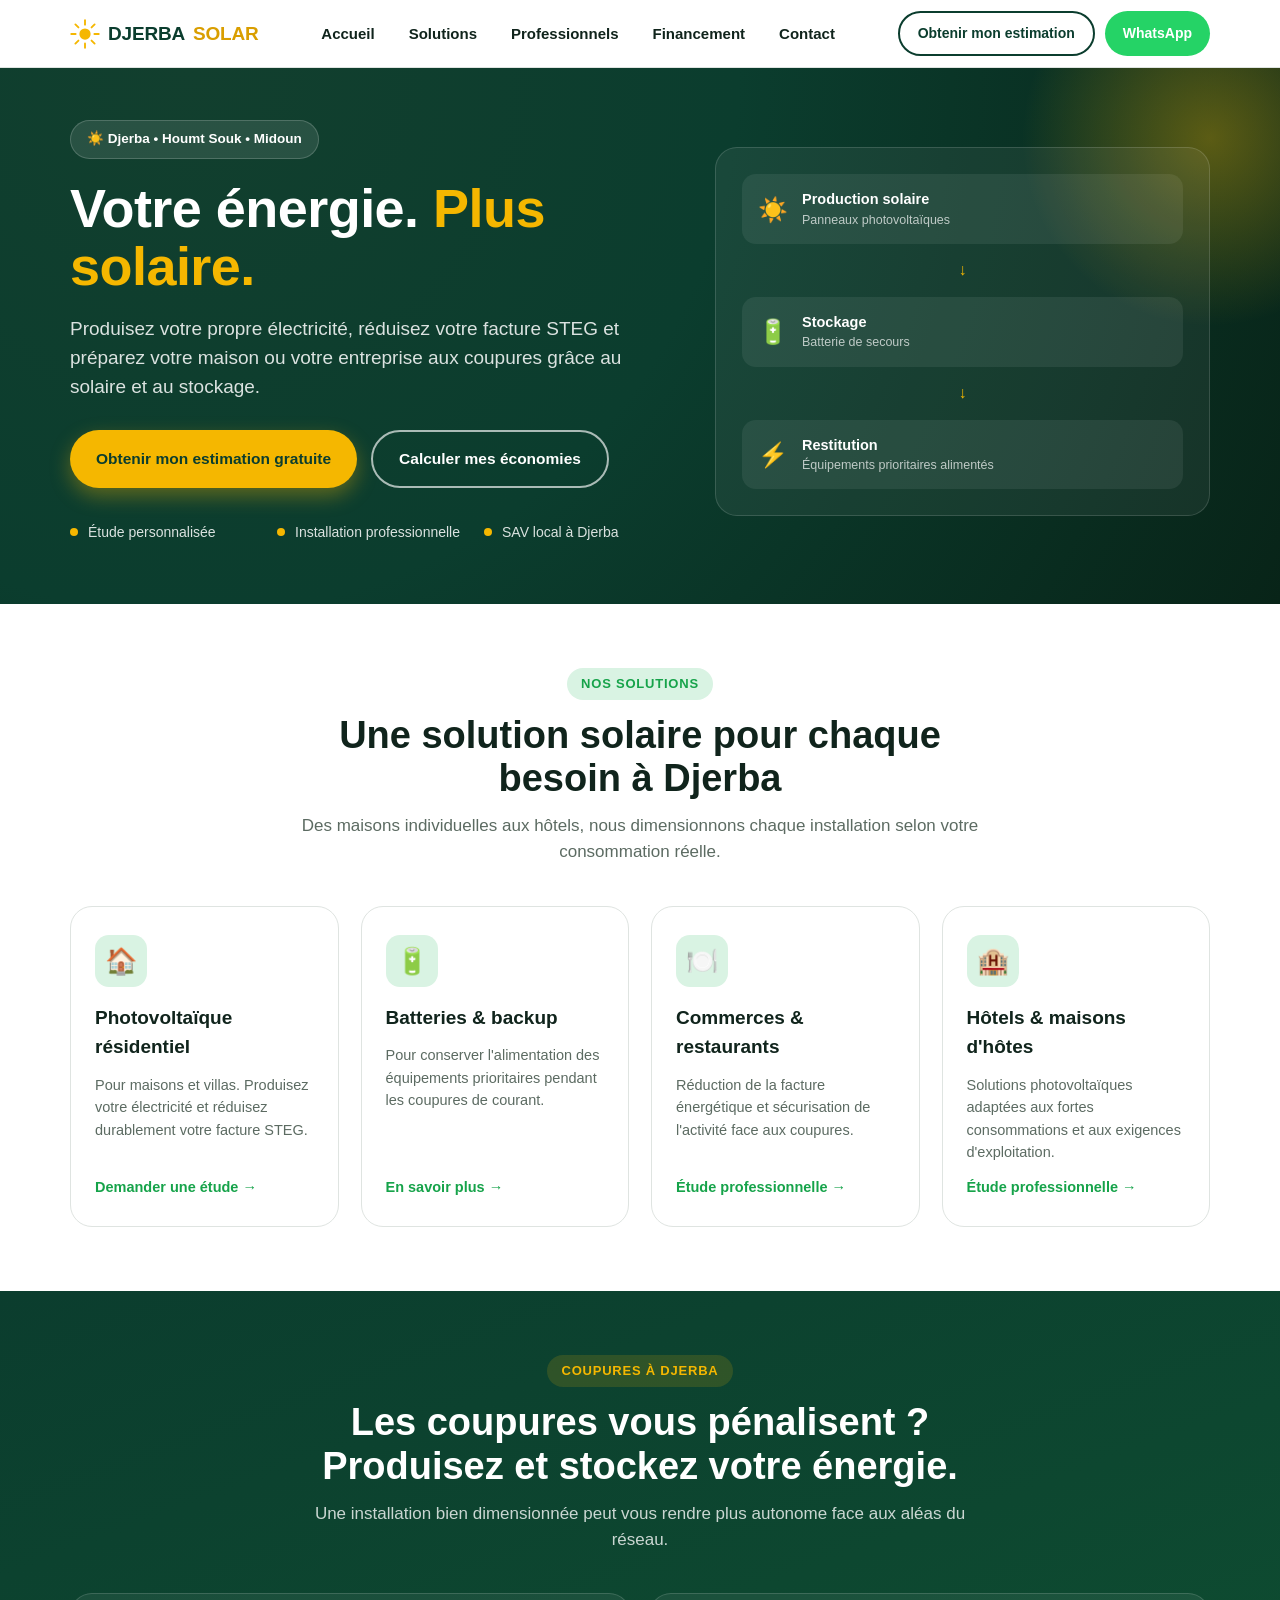
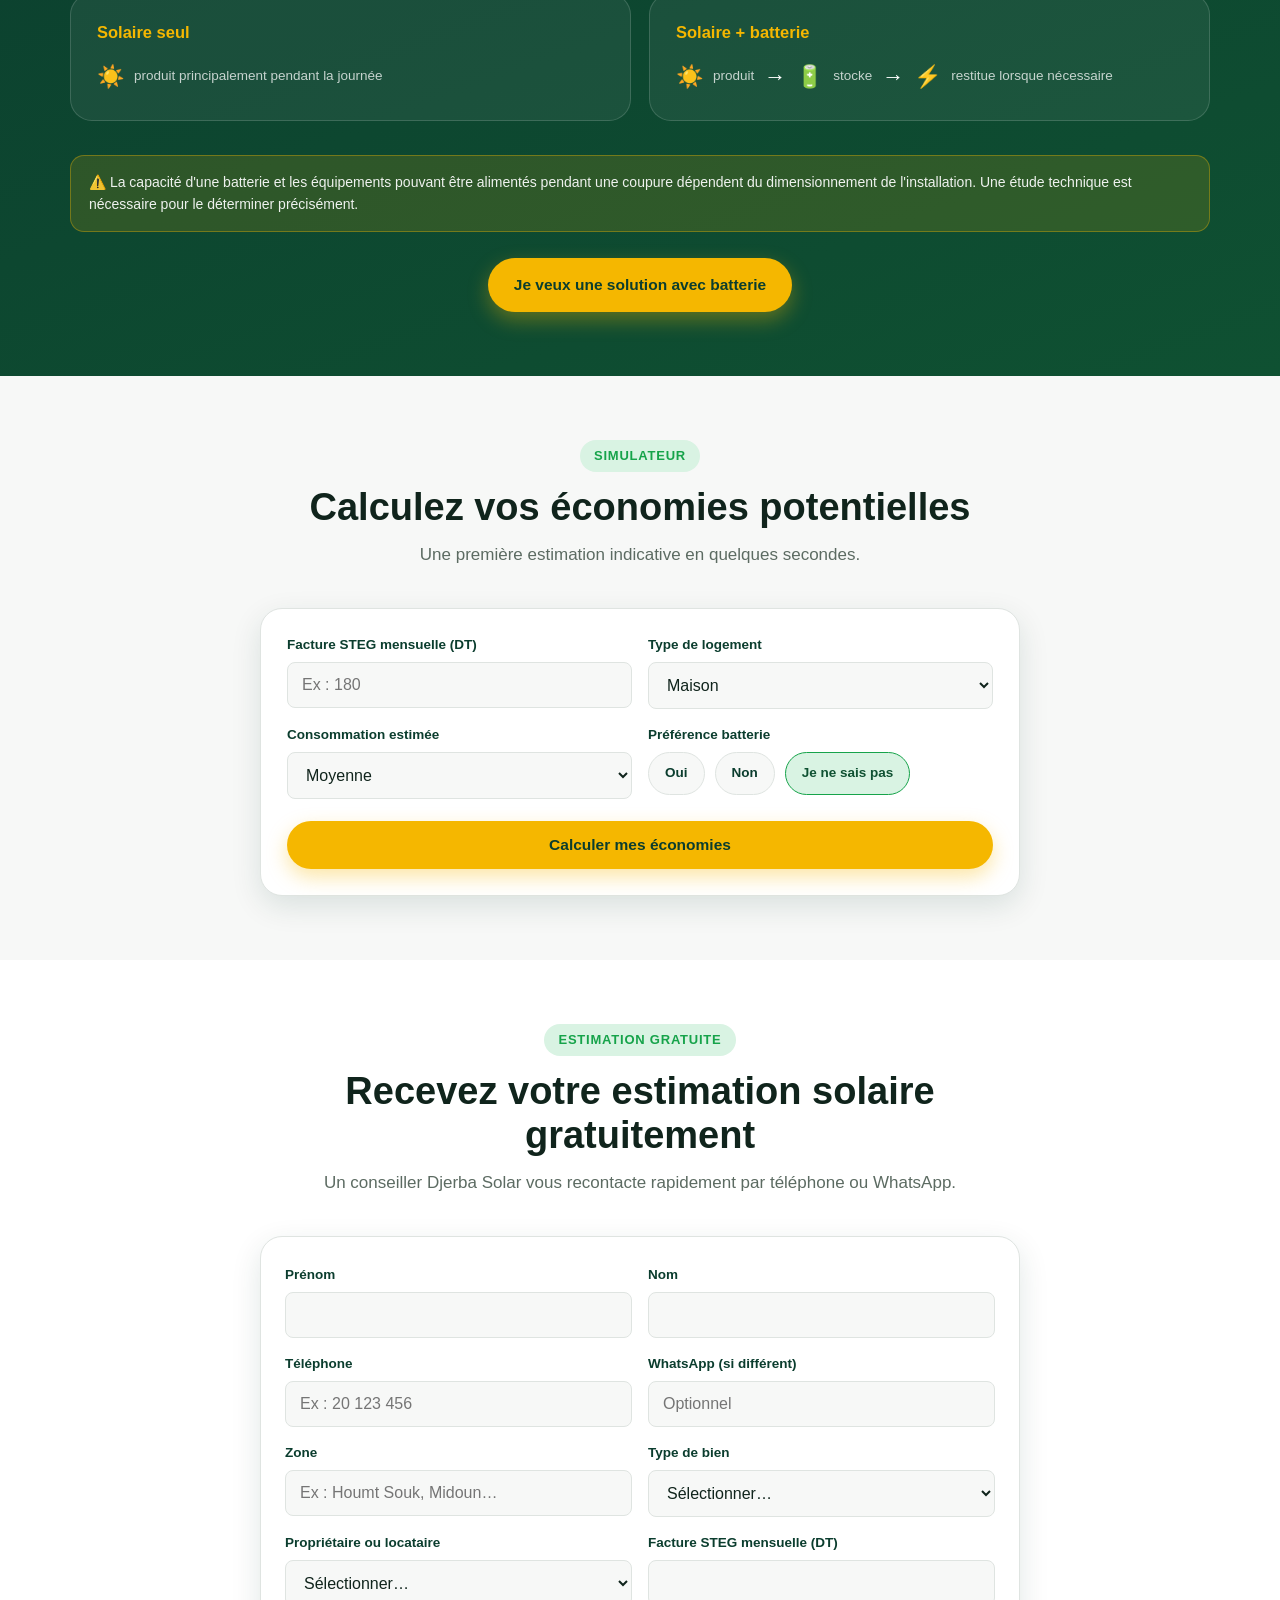
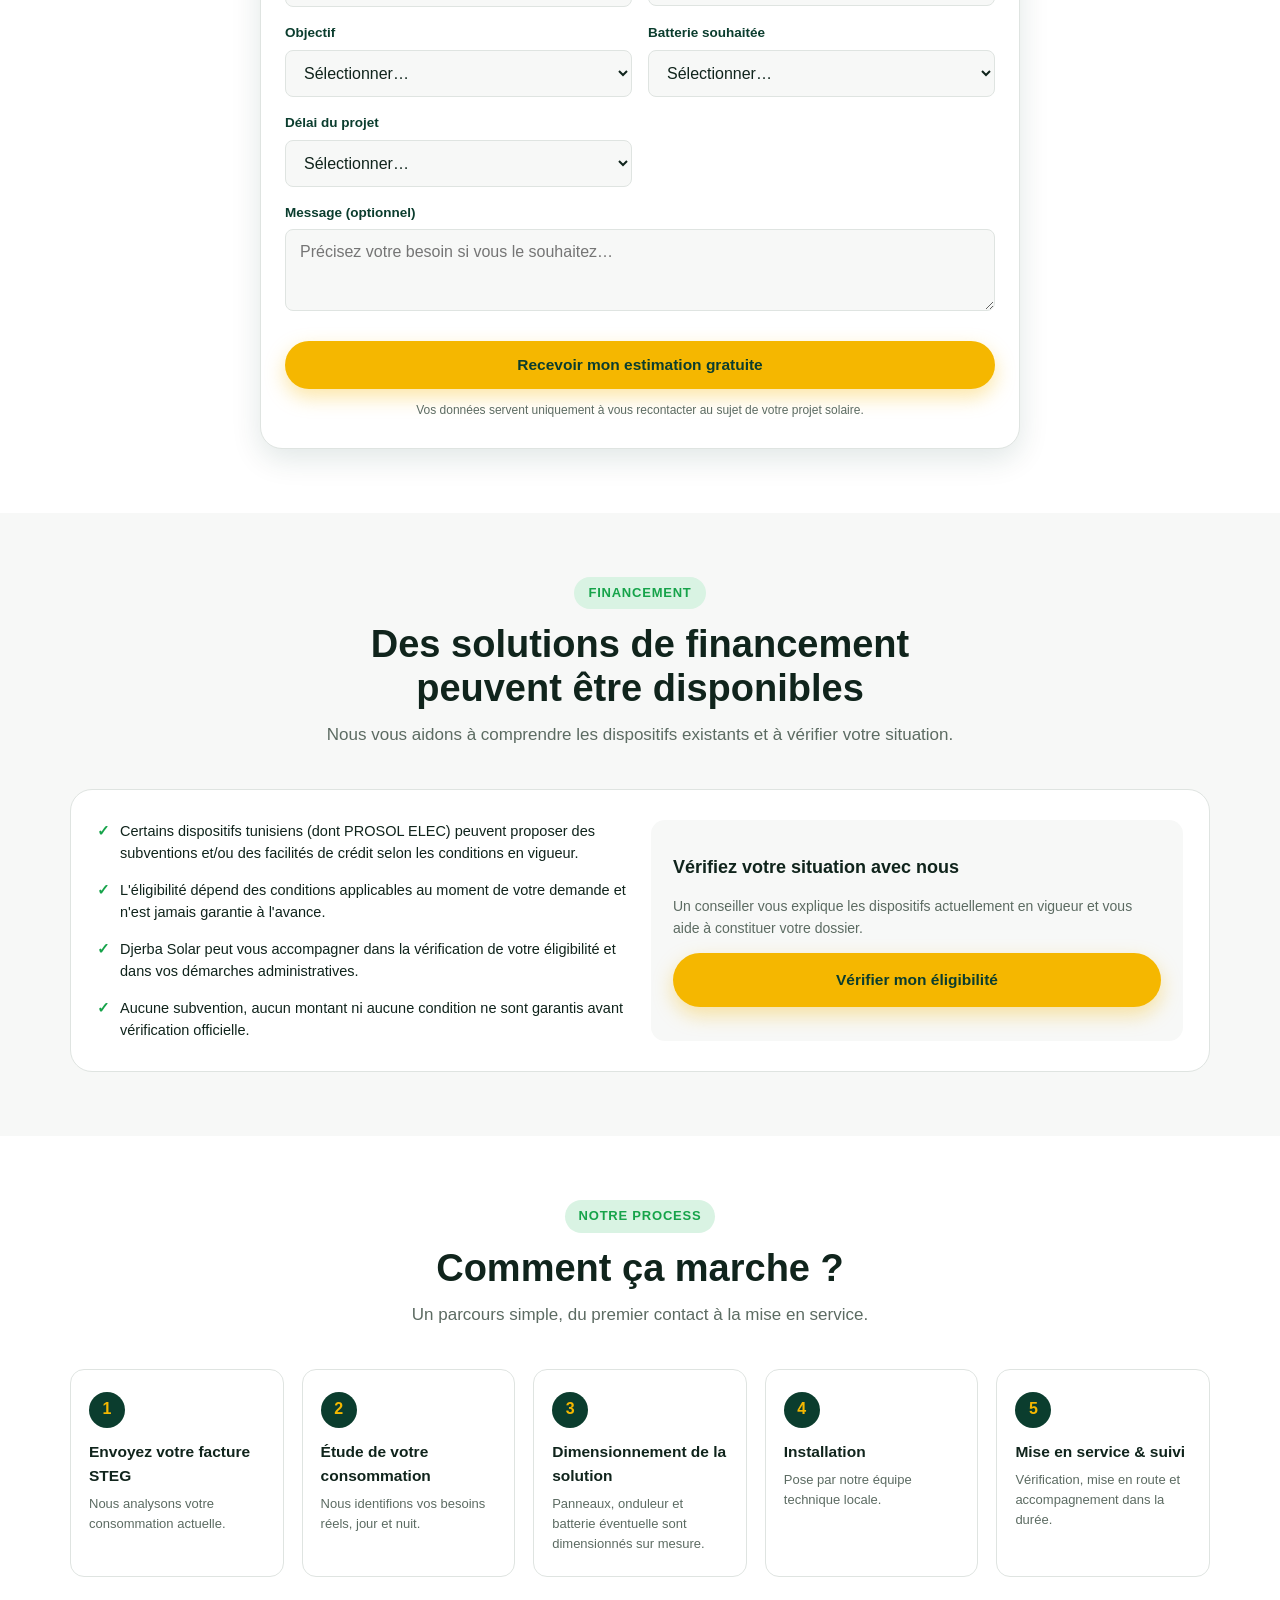
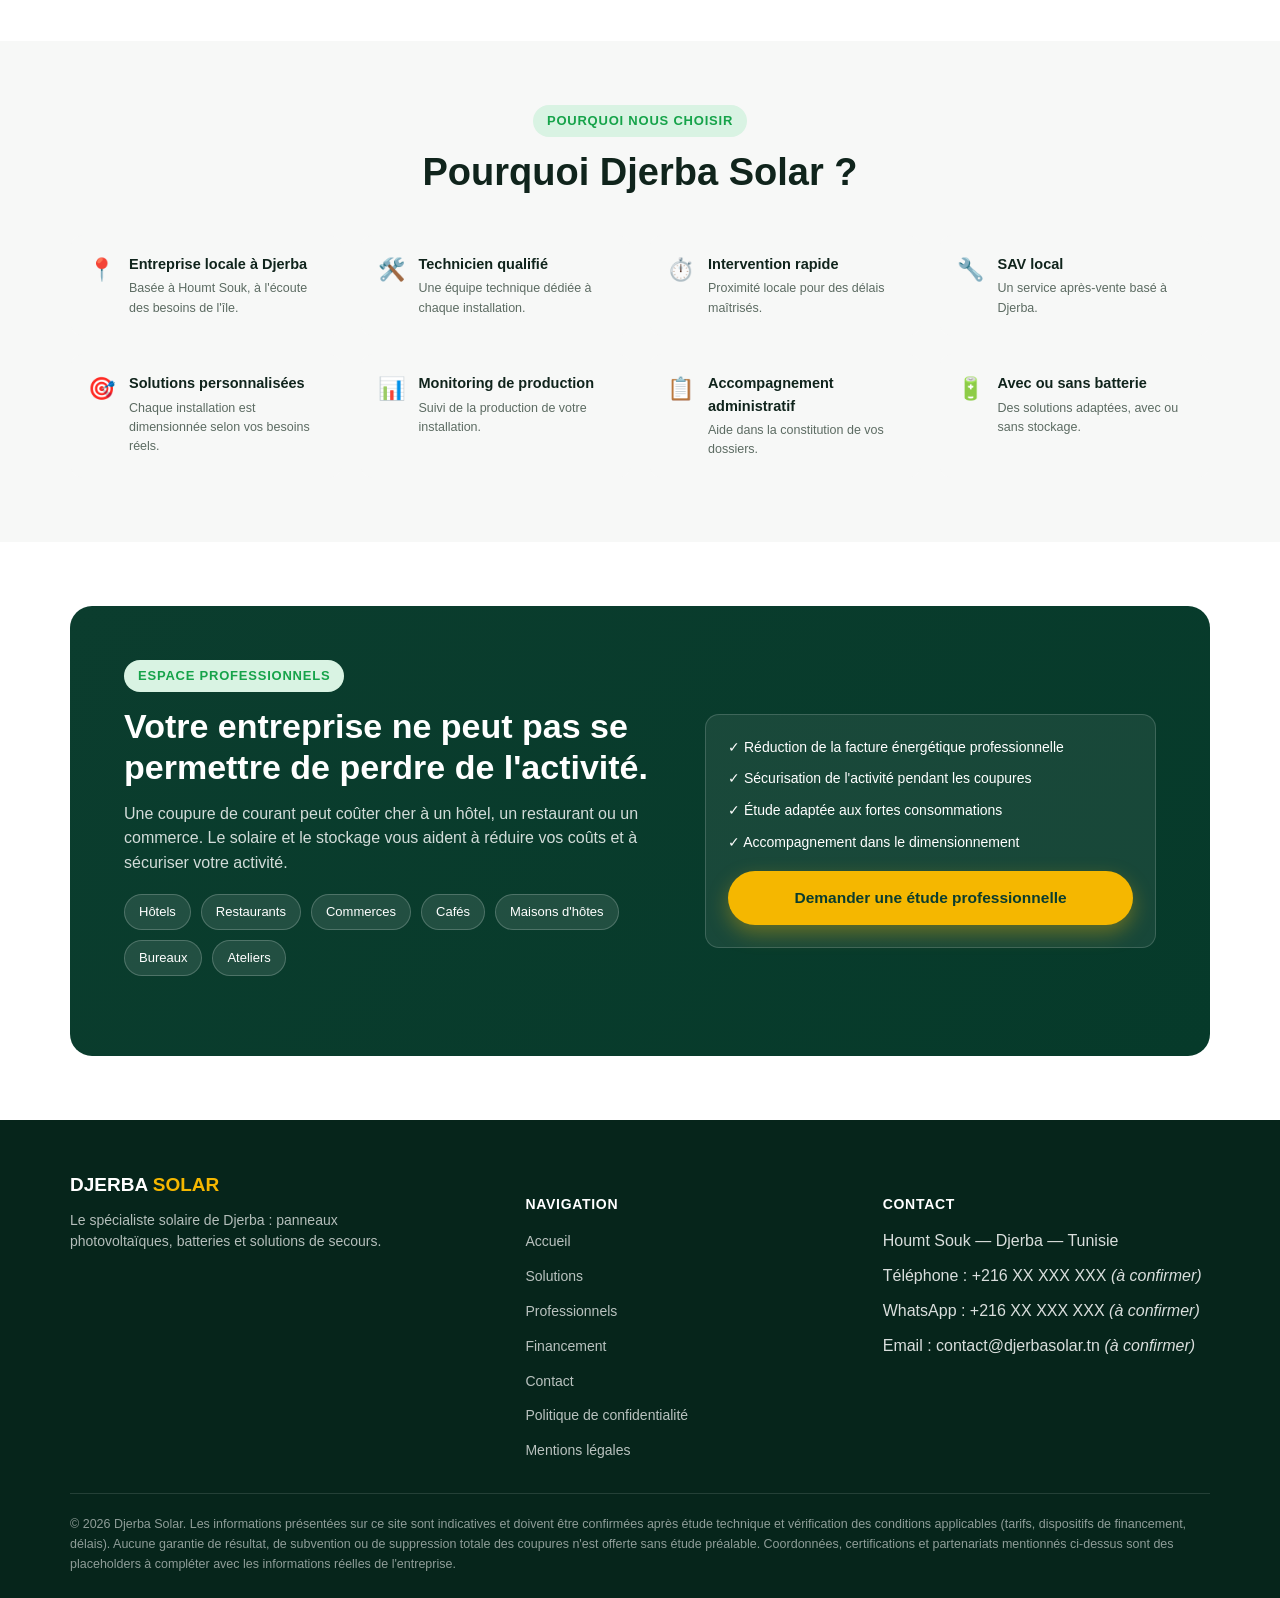
==== index.html @ 6d80eced "Build Djerba Solar lead-generation website (HTML/CSS/JS vanilla) Replaces the unrelated restaurant s" ====
<!DOCTYPE html>
<html lang="fr">
<head>
<meta charset="UTF-8">
<meta name="viewport" content="width=device-width, initial-scale=1.0">
<title>Djerba Solar — Panneaux solaires & batteries à Djerba, Houmt Souk</title>
<meta name="description" content="Djerba Solar installe panneaux photovoltaïques et solutions de batteries à Djerba (Houmt Souk, Midoun). Réduisez votre facture STEG et préparez votre maison ou commerce aux coupures. Étude gratuite.">
<meta name="keywords" content="panneau solaire Djerba, panneaux solaires Djerba, photovoltaïque Djerba, installation solaire Djerba, installateur photovoltaïque Djerba, panneau solaire Houmt Souk, photovoltaïque Houmt Souk, batterie solaire Djerba, solution anti-coupure Djerba, énergie solaire Tunisie">
<link rel="canonical" href="https://www.djerbasolar.tn/">
<link rel="icon" href="data:image/svg+xml,%3Csvg xmlns='http://www.w3.org/2000/svg' viewBox='0 0 48 48'%3E%3Ccircle cx='24' cy='24' r='9' fill='%23F5B700'/%3E%3Cg stroke='%23F5B700' stroke-width='3' stroke-linecap='round'%3E%3Cline x1='24' y1='2' x2='24' y2='9'/%3E%3Cline x1='24' y1='39' x2='24' y2='46'/%3E%3Cline x1='2' y1='24' x2='9' y2='24'/%3E%3Cline x1='39' y1='24' x2='46' y2='24'/%3E%3Cline x1='8.6' y1='8.6' x2='13.5' y2='13.5'/%3E%3Cline x1='34.5' y1='34.5' x2='39.4' y2='39.4'/%3E%3Cline x1='8.6' y1='39.4' x2='13.5' y2='34.5'/%3E%3Cline x1='34.5' y1='13.5' x2='39.4' y2='8.6'/%3E%3C/g%3E%3C/svg%3E">

<!-- Open Graph -->
<meta property="og:type" content="website">
<meta property="og:site_name" content="Djerba Solar">
<meta property="og:title" content="Djerba Solar — Panneaux solaires & batteries à Djerba">
<meta property="og:description" content="Réduisez votre facture STEG et protégez votre maison contre les coupures grâce au solaire et au stockage. Étude personnalisée à Djerba, Houmt Souk, Midoun.">
<meta property="og:locale" content="fr_TN">
<meta property="og:url" content="https://www.djerbasolar.tn/">
<meta property="og:image" content="og-image-placeholder.jpg">

<meta name="robots" content="index, follow">
<link rel="stylesheet" href="style.css">

<!-- Données structurées LocalBusiness (informations à confirmer avant mise en production) -->
<script type="application/ld+json">
{
  "@context": "https://schema.org",
  "@type": "LocalBusiness",
  "name": "Djerba Solar",
  "description": "Installateur de panneaux photovoltaïques et de solutions de batteries à Djerba, Tunisie.",
  "areaServed": ["Djerba", "Houmt Souk", "Midoun"],
  "address": {
    "@type": "PostalAddress",
    "addressLocality": "Houmt Souk",
    "addressRegion": "Djerba, Médenine",
    "addressCountry": "TN"
  },
  "telephone": "+216-XX-XXX-XXX",
  "url": "https://www.djerbasolar.tn/",
  "priceRange": "Sur devis"
}
</script>
</head>
<body>

<!-- =================== HEADER =================== -->
<header class="site-header">
  <div class="container">
    <a href="#accueil" class="logo" aria-label="Djerba Solar — accueil">
      <svg class="sun" viewBox="0 0 48 48" fill="none" xmlns="http://www.w3.org/2000/svg" aria-hidden="true">
        <circle cx="24" cy="24" r="9" fill="#F5B700"/>
        <g stroke="#F5B700" stroke-width="3" stroke-linecap="round">
          <line x1="24" y1="2" x2="24" y2="9"/>
          <line x1="24" y1="39" x2="24" y2="46"/>
          <line x1="2" y1="24" x2="9" y2="24"/>
          <line x1="39" y1="24" x2="46" y2="24"/>
          <line x1="8.6" y1="8.6" x2="13.5" y2="13.5"/>
          <line x1="34.5" y1="34.5" x2="39.4" y2="39.4"/>
          <line x1="8.6" y1="39.4" x2="13.5" y2="34.5"/>
          <line x1="34.5" y1="13.5" x2="39.4" y2="8.6"/>
        </g>
      </svg>
      DJERBA <strong>SOLAR</strong>
    </a>

    <nav class="main-nav" id="mainNav">
      <a href="#accueil">Accueil</a>
      <a href="#solutions">Solutions</a>
      <a href="#professionnels">Professionnels</a>
      <a href="#financement">Financement</a>
      <a href="#contact">Contact</a>
    </nav>

    <div class="header-cta">
      <a href="#contact" class="btn btn-secondary btn-sm">Obtenir mon estimation</a>
      <a href="#" class="btn btn-whatsapp btn-sm" data-wa-cta>WhatsApp</a>
    </div>

    <button class="nav-toggle" id="navToggle" aria-label="Ouvrir le menu" aria-expanded="false">
      <span></span><span></span><span></span>
    </button>
  </div>
</header>

<!-- =================== HERO =================== -->
<section class="hero" id="accueil">
  <div class="container hero-grid">
    <div>
      <span class="hero-badge">☀️ Djerba • Houmt Souk • Midoun</span>
      <h1>Votre énergie. <span class="accent">Plus solaire.</span></h1>
      <p class="lead">
        Produisez votre propre électricité, réduisez votre facture STEG et préparez votre maison
        ou votre entreprise aux coupures grâce au solaire et au stockage.
      </p>
      <div class="btn-row">
        <a href="#contact" class="btn btn-primary">Obtenir mon estimation gratuite</a>
        <a href="#simulateur" class="btn btn-outline-white">Calculer mes économies</a>
      </div>

      <div class="hero-stats">
        <div class="hero-stat"><span class="dot"></span> Étude personnalisée</div>
        <div class="hero-stat"><span class="dot"></span> Installation professionnelle</div>
        <div class="hero-stat"><span class="dot"></span> SAV local à Djerba</div>
      </div>
    </div>

    <div class="hero-visual" aria-hidden="true">
      <div class="flow">
        <div class="flow-step">
          <span class="ico">☀️</span>
          <div><div class="label">Production solaire</div><div class="sub">Panneaux photovoltaïques</div></div>
        </div>
        <div class="flow-arrow">↓</div>
        <div class="flow-step">
          <span class="ico">🔋</span>
          <div><div class="label">Stockage</div><div class="sub">Batterie de secours</div></div>
        </div>
        <div class="flow-arrow">↓</div>
        <div class="flow-step">
          <span class="ico">⚡</span>
          <div><div class="label">Restitution</div><div class="sub">Équipements prioritaires alimentés</div></div>
        </div>
      </div>
    </div>
  </div>
</section>

<!-- =================== SOLUTIONS =================== -->
<section id="solutions">
  <div class="container">
    <div class="section-head center">
      <span class="eyebrow">Nos solutions</span>
      <h2>Une solution solaire pour chaque besoin à Djerba</h2>
      <p>Des maisons individuelles aux hôtels, nous dimensionnons chaque installation selon votre consommation réelle.</p>
    </div>

    <div class="cards-grid">
      <article class="solution-card">
        <div class="ico-wrap">🏠</div>
        <h3>Photovoltaïque résidentiel</h3>
        <p>Pour maisons et villas. Produisez votre électricité et réduisez durablement votre facture STEG.</p>
        <a href="#contact" class="card-link">Demander une étude →</a>
      </article>

      <article class="solution-card">
        <div class="ico-wrap">🔋</div>
        <h3>Batteries & backup</h3>
        <p>Pour conserver l'alimentation des équipements prioritaires pendant les coupures de courant.</p>
        <a href="#coupures" class="card-link">En savoir plus →</a>
      </article>

      <article class="solution-card">
        <div class="ico-wrap">🍽️</div>
        <h3>Commerces & restaurants</h3>
        <p>Réduction de la facture énergétique et sécurisation de l'activité face aux coupures.</p>
        <a href="#professionnels" class="card-link">Étude professionnelle →</a>
      </article>

      <article class="solution-card">
        <div class="ico-wrap">🏨</div>
        <h3>Hôtels & maisons d'hôtes</h3>
        <p>Solutions photovoltaïques adaptées aux fortes consommations et aux exigences d'exploitation.</p>
        <a href="#professionnels" class="card-link">Étude professionnelle →</a>
      </article>
    </div>
  </div>
</section>

<!-- =================== COUPURES =================== -->
<section class="section-dark" id="coupures">
  <div class="container">
    <div class="section-head center">
      <span class="eyebrow">Coupures à Djerba</span>
      <h2>Les coupures vous pénalisent ? Produisez et stockez votre énergie.</h2>
      <p>Une installation bien dimensionnée peut vous rendre plus autonome face aux aléas du réseau.</p>
    </div>

    <div class="outage-compare">
      <div class="outage-box">
        <h4>Solaire seul</h4>
        <div class="outage-flow">
          <span>☀️</span><span class="txt">produit principalement pendant la journée</span>
        </div>
      </div>
      <div class="outage-box">
        <h4>Solaire + batterie</h4>
        <div class="outage-flow">
          <span>☀️</span><span class="txt">produit</span>
          <span>→</span>
          <span>🔋</span><span class="txt">stocke</span>
          <span>→</span>
          <span>⚡</span><span class="txt">restitue lorsque nécessaire</span>
        </div>
      </div>
    </div>

    <div class="outage-note">
      ⚠️ La capacité d'une batterie et les équipements pouvant être alimentés pendant une coupure
      dépendent du dimensionnement de l'installation. Une étude technique est nécessaire pour le déterminer précisément.
    </div>

    <div class="btn-row" style="margin-top:26px; justify-content:center;">
      <a href="#contact" class="btn btn-primary">Je veux une solution avec batterie</a>
    </div>
  </div>
</section>

<!-- =================== SIMULATEUR =================== -->
<section class="section-alt" id="simulateur">
  <div class="container">
    <div class="section-head center">
      <span class="eyebrow">Simulateur</span>
      <h2>Calculez vos économies potentielles</h2>
      <p>Une première estimation indicative en quelques secondes.</p>
    </div>

    <div class="simulator-card">
      <form id="simulatorForm" novalidate>
        <div class="form-grid cols-2">
          <div class="field">
            <label for="simMonthlyBill">Facture STEG mensuelle (DT)</label>
            <input type="number" id="simMonthlyBill" name="simMonthlyBill" min="1" step="1" placeholder="Ex : 180" required>
          </div>
          <div class="field">
            <label for="simPropertyType">Type de logement</label>
            <select id="simPropertyType" name="simPropertyType">
              <option value="Maison">Maison</option>
              <option value="Villa">Villa</option>
              <option value="Commerce">Commerce</option>
              <option value="Restaurant">Restaurant</option>
              <option value="Hôtel">Hôtel</option>
              <option value="Maison d'hôtes">Maison d'hôtes</option>
              <option value="Entreprise">Entreprise</option>
            </select>
          </div>
          <div class="field">
            <label for="simConsumption">Consommation estimée</label>
            <select id="simConsumption" name="simConsumption">
              <option value="faible">Faible</option>
              <option value="moyenne" selected>Moyenne</option>
              <option value="elevee">Élevée</option>
            </select>
          </div>
          <div class="field">
            <label>Préférence batterie</label>
            <div class="radio-group">
              <label class="radio-pill"><input type="radio" name="simBattery" value="oui"> Oui</label>
              <label class="radio-pill"><input type="radio" name="simBattery" value="non"> Non</label>
              <label class="radio-pill"><input type="radio" name="simBattery" value="je_ne_sais_pas" checked> Je ne sais pas</label>
            </div>
          </div>
        </div>

        <div class="btn-row" style="margin-top:20px;">
          <button type="submit" class="btn btn-primary btn-block">Calculer mes économies</button>
        </div>
      </form>

      <div class="sim-result" id="simResult">
        <div class="sim-result-grid">
          <div class="sim-metric">
            <div class="num" id="simMonthlySavings">—</div>
            <div class="lab">Économie mensuelle estimée</div>
          </div>
          <div class="sim-metric">
            <div class="num" id="simAnnualSavings">—</div>
            <div class="lab">Économie annuelle estimée</div>
          </div>
          <div class="sim-metric">
            <div class="num" id="simPower">—</div>
            <div class="lab">Puissance solaire indicative</div>
          </div>
          <div class="sim-metric">
            <div class="num" style="font-size:14px; font-weight:700;" id="simBatteryReco">—</div>
            <div class="lab">Recommandation batterie</div>
          </div>
        </div>
        <div class="sim-disclaimer">
          Simulation indicative. Seule une étude de consommation et une étude technique permettent de déterminer
          la puissance exacte et les économies réelles. Ceci n'est pas un devis.
        </div>
        <div class="btn-row" style="margin-top:16px;">
          <a href="#contact" class="btn btn-primary">Recevoir mon estimation détaillée</a>
        </div>
      </div>
    </div>
  </div>
</section>

<!-- =================== FORMULAIRE DE LEAD =================== -->
<section id="contact">
  <div class="container">
    <div class="section-head center">
      <span class="eyebrow">Estimation gratuite</span>
      <h2>Recevez votre estimation solaire gratuitement</h2>
      <p>Un conseiller Djerba Solar vous recontacte rapidement par téléphone ou WhatsApp.</p>
    </div>

    <div class="lead-form-card" style="max-width:760px; margin:0 auto;">
      <form id="leadForm" novalidate>
        <div class="form-grid cols-2">
          <div class="field">
            <label for="firstName">Prénom</label>
            <input type="text" id="firstName" name="firstName" maxlength="60" required>
            <div class="error-msg">Merci d'indiquer votre prénom.</div>
          </div>
          <div class="field">
            <label for="lastName">Nom</label>
            <input type="text" id="lastName" name="lastName" maxlength="60" required>
            <div class="error-msg">Merci d'indiquer votre nom.</div>
          </div>
          <div class="field">
            <label for="phone">Téléphone</label>
            <input type="tel" id="phone" name="phone" maxlength="20" placeholder="Ex : 20 123 456" required>
            <div class="error-msg">Numéro de téléphone invalide.</div>
          </div>
          <div class="field">
            <label for="whatsapp">WhatsApp (si différent)</label>
            <input type="tel" id="whatsapp" name="whatsapp" maxlength="20" placeholder="Optionnel">
          </div>
          <div class="field">
            <label for="zone">Zone</label>
            <input type="text" id="zone" name="zone" maxlength="80" placeholder="Ex : Houmt Souk, Midoun…" required>
            <div class="error-msg">Merci d'indiquer votre zone.</div>
          </div>
          <div class="field">
            <label for="propertyType">Type de bien</label>
            <select id="propertyType" name="propertyType" required>
              <option value="">Sélectionner…</option>
              <option value="Maison">Maison</option>
              <option value="Villa">Villa</option>
              <option value="Commerce">Commerce</option>
              <option value="Restaurant">Restaurant</option>
              <option value="Hôtel">Hôtel</option>
              <option value="Maison d'hôtes">Maison d'hôtes</option>
              <option value="Entreprise">Entreprise</option>
            </select>
            <div class="error-msg">Merci de sélectionner un type de bien.</div>
          </div>
          <div class="field">
            <label for="owner">Propriétaire ou locataire</label>
            <select id="owner" name="owner" required>
              <option value="">Sélectionner…</option>
              <option value="proprietaire">Propriétaire</option>
              <option value="locataire">Locataire</option>
            </select>
            <div class="error-msg">Merci de préciser votre statut.</div>
          </div>
          <div class="field">
            <label for="monthlyBill">Facture STEG mensuelle (DT)</label>
            <input type="number" id="monthlyBill" name="monthlyBill" min="1" step="1" required>
            <div class="error-msg">Merci d'indiquer un montant valide.</div>
          </div>
          <div class="field">
            <label for="objective">Objectif</label>
            <select id="objective" name="objective" required>
              <option value="">Sélectionner…</option>
              <option value="Réduire ma facture">Réduire ma facture</option>
              <option value="Me protéger des coupures">Me protéger des coupures</option>
              <option value="Les deux">Les deux</option>
              <option value="Investir dans le solaire">Investir dans le solaire</option>
            </select>
            <div class="error-msg">Merci de sélectionner un objectif.</div>
          </div>
          <div class="field">
            <label for="battery">Batterie souhaitée</label>
            <select id="battery" name="battery" required>
              <option value="">Sélectionner…</option>
              <option value="oui">Oui</option>
              <option value="non">Non</option>
              <option value="je_ne_sais_pas">Je ne sais pas</option>
            </select>
            <div class="error-msg">Merci de sélectionner une option.</div>
          </div>
          <div class="field">
            <label for="timeline">Délai du projet</label>
            <select id="timeline" name="timeline" required>
              <option value="">Sélectionner…</option>
              <option value="maintenant">Dès maintenant</option>
              <option value="1-3-mois">Dans 1–3 mois</option>
              <option value="3-6-mois">Dans 3–6 mois</option>
              <option value="plus-tard">Plus tard</option>
            </select>
            <div class="error-msg">Merci de sélectionner un délai.</div>
          </div>
        </div>

        <div class="field" style="margin-top:16px;">
          <label for="message">Message (optionnel)</label>
          <textarea id="message" name="message" rows="3" maxlength="600" placeholder="Précisez votre besoin si vous le souhaitez…"></textarea>
        </div>

        <div class="btn-row" style="margin-top:22px;">
          <button type="submit" class="btn btn-primary btn-block">Recevoir mon estimation gratuite</button>
        </div>
        <p style="font-size:12px; color:var(--gray-600); margin-top:12px; text-align:center;">
          Vos données servent uniquement à vous recontacter au sujet de votre projet solaire.
        </p>
      </form>

      <div class="form-success" id="leadFormSuccess">
        <div class="ico">✅</div>
        <h3>Merci ! Votre demande a bien été enregistrée.</h3>
        <p style="color:var(--gray-600); margin:12px 0 22px;">
          Un conseiller Djerba Solar vous recontacte rapidement. Vous pouvez aussi nous écrire directement sur WhatsApp.
        </p>
        <a href="#" id="leadWaBtn" class="btn btn-whatsapp">Envoyer mes informations sur WhatsApp</a>
      </div>
    </div>
  </div>
</section>

<!-- =================== FINANCEMENT / PROSOL =================== -->
<section class="section-alt" id="financement">
  <div class="container">
    <div class="section-head center">
      <span class="eyebrow">Financement</span>
      <h2>Des solutions de financement peuvent être disponibles</h2>
      <p>Nous vous aidons à comprendre les dispositifs existants et à vérifier votre situation.</p>
    </div>

    <div class="finance-box">
      <div class="finance-points">
        <div class="finance-point"><span class="ico">✓</span> Certains dispositifs tunisiens (dont PROSOL ELEC) peuvent proposer des subventions et/ou des facilités de crédit selon les conditions en vigueur.</div>
        <div class="finance-point"><span class="ico">✓</span> L'éligibilité dépend des conditions applicables au moment de votre demande et n'est jamais garantie à l'avance.</div>
        <div class="finance-point"><span class="ico">✓</span> Djerba Solar peut vous accompagner dans la vérification de votre éligibilité et dans vos démarches administratives.</div>
        <div class="finance-point"><span class="ico">✓</span> Aucune subvention, aucun montant ni aucune condition ne sont garantis avant vérification officielle.</div>
      </div>
      <div class="finance-callout">
        <h3 style="font-size:18px;">Vérifiez votre situation avec nous</h3>
        <p style="color:var(--gray-600); font-size:14px;">
          Un conseiller vous explique les dispositifs actuellement en vigueur et vous aide à constituer votre dossier.
        </p>
        <a href="#contact" class="btn btn-primary btn-block">Vérifier mon éligibilité</a>
      </div>
    </div>
  </div>
</section>

<!-- =================== COMMENT ÇA MARCHE =================== -->
<section id="comment-ca-marche">
  <div class="container">
    <div class="section-head center">
      <span class="eyebrow">Notre process</span>
      <h2>Comment ça marche ?</h2>
      <p>Un parcours simple, du premier contact à la mise en service.</p>
    </div>

    <div class="steps-list">
      <div class="step-item">
        <div class="step-num">1</div>
        <h4>Envoyez votre facture STEG</h4>
        <p>Nous analysons votre consommation actuelle.</p>
      </div>
      <div class="step-item">
        <div class="step-num">2</div>
        <h4>Étude de votre consommation</h4>
        <p>Nous identifions vos besoins réels, jour et nuit.</p>
      </div>
      <div class="step-item">
        <div class="step-num">3</div>
        <h4>Dimensionnement de la solution</h4>
        <p>Panneaux, onduleur et batterie éventuelle sont dimensionnés sur mesure.</p>
      </div>
      <div class="step-item">
        <div class="step-num">4</div>
        <h4>Installation</h4>
        <p>Pose par notre équipe technique locale.</p>
      </div>
      <div class="step-item">
        <div class="step-num">5</div>
        <h4>Mise en service & suivi</h4>
        <p>Vérification, mise en route et accompagnement dans la durée.</p>
      </div>
    </div>
  </div>
</section>

<!-- =================== POURQUOI DJERBA SOLAR =================== -->
<section class="section-alt" id="pourquoi-nous">
  <div class="container">
    <div class="section-head center">
      <span class="eyebrow">Pourquoi nous choisir</span>
      <h2>Pourquoi Djerba Solar ?</h2>
    </div>

    <div class="why-grid">
      <div class="why-item"><span class="ico">📍</span><div><h4>Entreprise locale à Djerba</h4><p>Basée à Houmt Souk, à l'écoute des besoins de l'île.</p></div></div>
      <div class="why-item"><span class="ico">🛠️</span><div><h4>Technicien qualifié</h4><p>Une équipe technique dédiée à chaque installation.</p></div></div>
      <div class="why-item"><span class="ico">⏱️</span><div><h4>Intervention rapide</h4><p>Proximité locale pour des délais maîtrisés.</p></div></div>
      <div class="why-item"><span class="ico">🔧</span><div><h4>SAV local</h4><p>Un service après-vente basé à Djerba.</p></div></div>
      <div class="why-item"><span class="ico">🎯</span><div><h4>Solutions personnalisées</h4><p>Chaque installation est dimensionnée selon vos besoins réels.</p></div></div>
      <div class="why-item"><span class="ico">📊</span><div><h4>Monitoring de production</h4><p>Suivi de la production de votre installation.</p></div></div>
      <div class="why-item"><span class="ico">📋</span><div><h4>Accompagnement administratif</h4><p>Aide dans la constitution de vos dossiers.</p></div></div>
      <div class="why-item"><span class="ico">🔋</span><div><h4>Avec ou sans batterie</h4><p>Des solutions adaptées, avec ou sans stockage.</p></div></div>
    </div>
  </div>
</section>

<!-- =================== PROFESSIONNELS =================== -->
<section id="professionnels">
  <div class="container">
    <div class="pro-section">
      <div>
        <span class="eyebrow">Espace professionnels</span>
        <h2 style="font-size:clamp(24px,4vw,34px); line-height:1.2; margin-bottom:14px;">
          Votre entreprise ne peut pas se permettre de perdre de l'activité.
        </h2>
        <p style="color:rgba(255,255,255,0.82); font-size:16px; max-width:520px;">
          Une coupure de courant peut coûter cher à un hôtel, un restaurant ou un commerce. Le solaire et le stockage
          vous aident à réduire vos coûts et à sécuriser votre activité.
        </p>
        <div class="pro-tags">
          <span class="pro-tag">Hôtels</span>
          <span class="pro-tag">Restaurants</span>
          <span class="pro-tag">Commerces</span>
          <span class="pro-tag">Cafés</span>
          <span class="pro-tag">Maisons d'hôtes</span>
          <span class="pro-tag">Bureaux</span>
          <span class="pro-tag">Ateliers</span>
        </div>
      </div>

      <div class="pro-card">
        <ul>
          <li>✓ Réduction de la facture énergétique professionnelle</li>
          <li>✓ Sécurisation de l'activité pendant les coupures</li>
          <li>✓ Étude adaptée aux fortes consommations</li>
          <li>✓ Accompagnement dans le dimensionnement</li>
        </ul>
        <a href="#contact" class="btn btn-primary btn-block">Demander une étude professionnelle</a>
      </div>
    </div>
  </div>
</section>

<!-- =================== FOOTER =================== -->
<footer class="site-footer">
  <div class="container">
    <div class="footer-grid">
      <div>
        <div class="footer-logo">DJERBA <strong>SOLAR</strong></div>
        <p style="max-width:320px; font-size:14px; color:rgba(255,255,255,0.7);">
          Le spécialiste solaire de Djerba : panneaux photovoltaïques, batteries et solutions de secours.
        </p>
      </div>
      <div class="footer-col">
        <h5>Navigation</h5>
        <ul>
          <li><a href="#accueil">Accueil</a></li>
          <li><a href="#solutions">Solutions</a></li>
          <li><a href="#professionnels">Professionnels</a></li>
          <li><a href="#financement">Financement</a></li>
          <li><a href="#contact">Contact</a></li>
          <li><a href="privacy.html">Politique de confidentialité</a></li>
          <li><a href="mentions.html">Mentions légales</a></li>
        </ul>
      </div>
      <div class="footer-col">
        <h5>Contact</h5>
        <ul>
          <li>Houmt Souk — Djerba — Tunisie</li>
          <li>Téléphone : +216 XX XXX XXX <em>(à confirmer)</em></li>
          <li>WhatsApp : +216 XX XXX XXX <em>(à confirmer)</em></li>
          <li>Email : contact@djerbasolar.tn <em>(à confirmer)</em></li>
        </ul>
      </div>
    </div>
    <div class="footer-disclaimer">
      © <span id="year"></span> Djerba Solar. Les informations présentées sur ce site sont indicatives et doivent
      être confirmées après étude technique et vérification des conditions applicables (tarifs, dispositifs de
      financement, délais). Aucune garantie de résultat, de subvention ou de suppression totale des coupures n'est
      offerte sans étude préalable. Coordonnées, certifications et partenariats mentionnés ci-dessus sont des
      placeholders à compléter avec les informations réelles de l'entreprise.
    </div>
  </div>
</footer>

<!-- =================== BARRE MOBILE FIXE =================== -->
<nav class="mobile-bar" aria-label="Actions rapides">
  <a href="tel:+216XXXXXXXX"><span class="ico">📞</span>Appeler</a>
  <a href="#" class="wa" data-wa-cta><span class="ico">💬</span>WhatsApp</a>
  <a href="#contact" class="quote"><span class="ico">☀️</span>Devis gratuit</a>
</nav>

<script src="script.js"></script>
</body>
</html>
---- style.css ----
/* =========================================================
   DJERBA SOLAR — style.css
   Design system : mobile-first, vert profond + jaune solaire.
   ========================================================= */

:root {
  /* Couleurs */
  --green-deep: #0b3d2e;
  --green-deep-2: #0f5132;
  --green-energy: #16a34a;
  --green-energy-light: #d9f3e3;
  --yellow-solar: #f5b700;
  --yellow-solar-dark: #d99e00;
  --white: #ffffff;
  --gray-50: #f7f8f7;
  --gray-100: #eef1ef;
  --gray-200: #dfe4e1;
  --gray-400: #9aa79f;
  --gray-600: #5c6b62;
  --text-dark: #10241c;

  /* Statuts (usage admin) */
  --hot: #ef4444;
  --warm: #f97316;
  --qualify: #eab308;
  --cold: #94a3b8;
  --success: #16a34a;

  /* Typo */
  --font-base: "Segoe UI", "Helvetica Neue", Arial, sans-serif;

  /* Layout */
  --container: 1180px;
  --radius-sm: 8px;
  --radius-md: 14px;
  --radius-lg: 22px;
  --shadow-sm: 0 2px 10px rgba(11, 61, 46, 0.08);
  --shadow-md: 0 10px 30px rgba(11, 61, 46, 0.12);
  --header-h: 68px;
  --mobile-bar-h: 60px;
}

/* ---------- Reset ---------- */
*, *::before, *::after { box-sizing: border-box; }
html { scroll-behavior: smooth; }
body {
  margin: 0;
  font-family: var(--font-base);
  color: var(--text-dark);
  background: var(--white);
  line-height: 1.55;
  -webkit-font-smoothing: antialiased;
}
img, svg { max-width: 100%; display: block; }
a { color: inherit; text-decoration: none; }
ul { list-style: none; margin: 0; padding: 0; }
button { font-family: inherit; cursor: pointer; }
input, select, textarea { font-family: inherit; font-size: 16px; }
h1, h2, h3, h4, p { margin: 0; }
.container {
  width: 100%;
  max-width: var(--container);
  margin: 0 auto;
  padding: 0 20px;
}
section { padding: 64px 0; }
.section-alt { background: var(--gray-50); }
.section-dark {
  background: linear-gradient(160deg, var(--green-deep) 0%, var(--green-deep-2) 100%);
  color: var(--white);
}

/* Padding bottom global pour laisser place à la barre mobile fixe */
body { padding-bottom: var(--mobile-bar-h); }
@media (min-width: 861px) { body { padding-bottom: 0; } }

/* ---------- Eyebrow / tags ---------- */
.eyebrow {
  display: inline-flex;
  align-items: center;
  gap: 8px;
  font-size: 13px;
  font-weight: 700;
  letter-spacing: 0.06em;
  text-transform: uppercase;
  color: var(--green-energy);
  background: var(--green-energy-light);
  padding: 6px 14px;
  border-radius: 999px;
  margin-bottom: 14px;
}
.section-dark .eyebrow {
  background: rgba(245, 183, 0, 0.15);
  color: var(--yellow-solar);
}

.section-head { max-width: 680px; margin: 0 0 40px; }
.section-head.center { margin-left: auto; margin-right: auto; text-align: center; }
.section-head h2 { font-size: clamp(26px, 4vw, 38px); line-height: 1.15; margin-bottom: 12px; }
.section-head p { color: var(--gray-600); font-size: 17px; }
.section-dark .section-head p { color: rgba(255,255,255,0.78); }

/* ---------- Buttons ---------- */
.btn {
  display: inline-flex;
  align-items: center;
  justify-content: center;
  gap: 8px;
  border: none;
  border-radius: 999px;
  padding: 15px 26px;
  font-size: 15.5px;
  font-weight: 700;
  transition: transform 0.15s ease, box-shadow 0.15s ease, background 0.15s ease;
  white-space: nowrap;
}
.btn:active { transform: scale(0.97); }
.btn-primary {
  background: var(--yellow-solar);
  color: var(--green-deep);
  box-shadow: 0 8px 20px rgba(245, 183, 0, 0.35);
}
.btn-primary:hover { background: var(--yellow-solar-dark); }
.btn-secondary {
  background: transparent;
  color: var(--green-deep);
  border: 2px solid var(--green-deep);
}
.section-dark .btn-secondary { color: var(--white); border-color: rgba(255,255,255,0.6); }
.btn-secondary:hover { background: rgba(11, 61, 46, 0.06); }
.section-dark .btn-secondary:hover { background: rgba(255,255,255,0.08); }
.btn-whatsapp {
  background: #25d366;
  color: var(--white);
}
.btn-whatsapp:hover { background: #1fbd59; }
.btn-outline-white {
  background: transparent;
  border: 2px solid rgba(255,255,255,0.65);
  color: var(--white);
}
.btn-block { width: 100%; }
.btn-sm { padding: 10px 18px; font-size: 14px; }
.btn-row { display: flex; flex-wrap: wrap; gap: 14px; }

/* ---------- Header ---------- */
.site-header {
  position: sticky;
  top: 0;
  z-index: 100;
  background: rgba(255, 255, 255, 0.96);
  backdrop-filter: saturate(180%) blur(8px);
  border-bottom: 1px solid var(--gray-200);
  height: var(--header-h);
}
.site-header .container {
  height: 100%;
  display: flex;
  align-items: center;
  justify-content: space-between;
}
.logo {
  display: flex;
  align-items: center;
  gap: 8px;
  font-weight: 800;
  font-size: 19px;
  color: var(--green-deep);
  letter-spacing: -0.01em;
}
.logo .sun {
  width: 30px;
  height: 30px;
  flex-shrink: 0;
}
.logo strong { color: var(--yellow-solar-dark); }

.main-nav {
  position: fixed;
  top: var(--header-h);
  left: 0;
  right: 0;
  background: var(--white);
  border-bottom: 1px solid var(--gray-200);
  display: flex;
  flex-direction: column;
  padding: 10px 20px 20px;
  transform: translateY(-8px);
  opacity: 0;
  pointer-events: none;
  transition: opacity 0.18s ease, transform 0.18s ease;
}
.main-nav.open { opacity: 1; transform: translateY(0); pointer-events: auto; }
.main-nav a {
  padding: 12px 4px;
  font-weight: 600;
  color: var(--text-dark);
  border-bottom: 1px solid var(--gray-100);
}
.header-cta { display: none; }
.nav-toggle {
  background: none;
  border: none;
  padding: 8px;
  display: flex;
  flex-direction: column;
  gap: 5px;
}
.nav-toggle span {
  width: 24px;
  height: 2px;
  background: var(--green-deep);
  border-radius: 2px;
  transition: transform 0.2s ease, opacity 0.2s ease;
}
.nav-toggle.open span:nth-child(1) { transform: translateY(7px) rotate(45deg); }
.nav-toggle.open span:nth-child(2) { opacity: 0; }
.nav-toggle.open span:nth-child(3) { transform: translateY(-7px) rotate(-45deg); }

@media (min-width: 861px) {
  .main-nav {
    position: static;
    flex-direction: row;
    align-items: center;
    gap: 6px;
    padding: 0;
    border: none;
    opacity: 1;
    transform: none;
    pointer-events: auto;
    background: transparent;
  }
  .main-nav a { border-bottom: none; padding: 8px 14px; border-radius: 999px; font-size: 15px; }
  .main-nav a:hover { background: var(--gray-100); }
  .nav-toggle { display: none; }
  .header-cta { display: flex; gap: 10px; }
}

/* ---------- Hero ---------- */
.hero {
  background: radial-gradient(circle at 15% 0%, #123f2e 0%, var(--green-deep) 45%, #082418 100%);
  color: var(--white);
  padding: 52px 0 60px;
  position: relative;
  overflow: hidden;
}
.hero::after {
  content: "";
  position: absolute;
  right: -120px;
  top: -120px;
  width: 380px;
  height: 380px;
  border-radius: 50%;
  background: radial-gradient(circle, rgba(245,183,0,0.35) 0%, rgba(245,183,0,0) 70%);
}
.hero-grid {
  display: grid;
  gap: 40px;
  position: relative;
  z-index: 1;
}
@media (min-width: 960px) {
  .hero-grid { grid-template-columns: 1.1fr 0.9fr; align-items: center; }
}
.hero-badge {
  display: inline-flex;
  align-items: center;
  gap: 8px;
  background: rgba(255,255,255,0.1);
  border: 1px solid rgba(255,255,255,0.18);
  padding: 8px 16px;
  border-radius: 999px;
  font-size: 13.5px;
  font-weight: 600;
  margin-bottom: 20px;
}
.hero h1 {
  font-size: clamp(32px, 6vw, 54px);
  line-height: 1.08;
  letter-spacing: -0.01em;
  margin-bottom: 18px;
}
.hero h1 .accent { color: var(--yellow-solar); }
.hero p.lead {
  font-size: clamp(16px, 2.2vw, 19px);
  color: rgba(255,255,255,0.85);
  max-width: 560px;
  margin-bottom: 28px;
}
.hero-stats {
  display: grid;
  grid-template-columns: repeat(auto-fit, minmax(150px, 1fr));
  gap: 16px;
  margin-top: 34px;
}
.hero-stat {
  display: flex;
  align-items: flex-start;
  gap: 10px;
  font-size: 14px;
  color: rgba(255,255,255,0.85);
}
.hero-stat .dot {
  width: 8px; height: 8px; border-radius: 50%;
  background: var(--yellow-solar);
  margin-top: 6px;
  flex-shrink: 0;
}
.hero-visual {
  background: rgba(255,255,255,0.06);
  border: 1px solid rgba(255,255,255,0.14);
  border-radius: var(--radius-lg);
  padding: 26px;
}
.hero-visual .flow {
  display: flex;
  flex-direction: column;
  gap: 14px;
}
.flow-step {
  display: flex;
  align-items: center;
  gap: 14px;
  background: rgba(255,255,255,0.07);
  border-radius: var(--radius-md);
  padding: 14px 16px;
}
.flow-step .ico { font-size: 24px; }
.flow-step .label { font-weight: 700; font-size: 14.5px; }
.flow-step .sub { font-size: 12.5px; color: rgba(255,255,255,0.7); }
.flow-arrow { text-align: center; color: var(--yellow-solar); font-size: 16px; }

/* ---------- Cards grid: solutions ---------- */
.cards-grid {
  display: grid;
  gap: 22px;
  grid-template-columns: 1fr;
}
@media (min-width: 640px) { .cards-grid { grid-template-columns: repeat(2, 1fr); } }
@media (min-width: 1040px) { .cards-grid { grid-template-columns: repeat(4, 1fr); } }

.solution-card {
  background: var(--white);
  border: 1px solid var(--gray-200);
  border-radius: var(--radius-lg);
  padding: 28px 24px;
  display: flex;
  flex-direction: column;
  gap: 12px;
  transition: transform 0.18s ease, box-shadow 0.18s ease;
}
.solution-card:hover { transform: translateY(-4px); box-shadow: var(--shadow-md); }
.solution-card .ico-wrap {
  width: 52px; height: 52px;
  border-radius: 14px;
  background: var(--green-energy-light);
  display: flex; align-items: center; justify-content: center;
  font-size: 26px;
  margin-bottom: 4px;
}
.solution-card h3 { font-size: 19px; }
.solution-card p { color: var(--gray-600); font-size: 14.5px; flex-grow: 1; }
.solution-card .card-link { font-weight: 700; color: var(--green-energy); font-size: 14.5px; display: inline-flex; align-items: center; gap: 6px; }

/* ---------- Coupures section ---------- */
.outage-compare {
  display: grid;
  gap: 18px;
  margin: 34px 0;
}
@media (min-width: 760px) { .outage-compare { grid-template-columns: 1fr 1fr; } }
.outage-box {
  background: rgba(255,255,255,0.06);
  border: 1px solid rgba(255,255,255,0.15);
  border-radius: var(--radius-lg);
  padding: 26px;
}
.outage-box h4 { font-size: 16.5px; margin-bottom: 14px; color: var(--yellow-solar); }
.outage-flow { display: flex; align-items: center; gap: 10px; flex-wrap: wrap; font-size: 22px; }
.outage-flow span.txt { font-size: 13.5px; color: rgba(255,255,255,0.75); }
.outage-note {
  background: rgba(245, 183, 0, 0.14);
  border: 1px solid rgba(245, 183, 0, 0.35);
  border-radius: var(--radius-md);
  padding: 16px 18px;
  font-size: 14px;
  color: rgba(255,255,255,0.92);
  margin-top: 6px;
}

/* ---------- Simulator ---------- */
.simulator-card {
  background: var(--white);
  border: 1px solid var(--gray-200);
  border-radius: var(--radius-lg);
  box-shadow: var(--shadow-md);
  padding: 26px;
  max-width: 760px;
  margin: 0 auto;
}
.form-grid {
  display: grid;
  gap: 16px;
  grid-template-columns: 1fr;
}
@media (min-width: 620px) { .form-grid.cols-2 { grid-template-columns: 1fr 1fr; } }
.field label {
  display: block;
  font-size: 13.5px;
  font-weight: 700;
  margin-bottom: 6px;
  color: var(--green-deep);
}
.field input, .field select, .field textarea {
  width: 100%;
  padding: 13px 14px;
  border: 1.5px solid var(--gray-200);
  border-radius: var(--radius-sm);
  background: var(--gray-50);
  color: var(--text-dark);
}
.field input:focus, .field select:focus, .field textarea:focus {
  outline: none;
  border-color: var(--green-energy);
  background: var(--white);
}
.field .error-msg {
  color: #dc2626;
  font-size: 12.5px;
  margin-top: 5px;
  display: none;
}
.field.invalid input, .field.invalid select { border-color: #dc2626; }
.field.invalid .error-msg { display: block; }
.radio-group { display: flex; gap: 10px; flex-wrap: wrap; }
.radio-pill {
  border: 1.5px solid var(--gray-200);
  border-radius: 999px;
  padding: 10px 16px;
  font-size: 13.5px;
  font-weight: 600;
  cursor: pointer;
  background: var(--gray-50);
}
.radio-pill input { display: none; }
.radio-pill.active { background: var(--green-energy-light); border-color: var(--green-energy); color: var(--green-deep-2); }

.sim-result {
  margin-top: 26px;
  padding: 22px;
  border-radius: var(--radius-md);
  background: var(--green-energy-light);
  border: 1px solid #b7e6c9;
  display: none;
}
.sim-result.show { display: block; }
.sim-result-grid {
  display: grid;
  gap: 14px;
  grid-template-columns: 1fr 1fr;
  margin: 16px 0;
}
.sim-metric .num { font-size: 22px; font-weight: 800; color: var(--green-deep-2); }
.sim-metric .lab { font-size: 12.5px; color: var(--gray-600); }
.sim-disclaimer {
  font-size: 12.5px;
  color: var(--gray-600);
  background: var(--white);
  border-radius: var(--radius-sm);
  padding: 12px 14px;
  margin-top: 10px;
  border: 1px dashed var(--gray-400);
}

/* ---------- Lead form ---------- */
.lead-form-card {
  background: var(--white);
  border-radius: var(--radius-lg);
  box-shadow: var(--shadow-md);
  border: 1px solid var(--gray-200);
  padding: 28px 24px;
}
.form-success {
  display: none;
  text-align: center;
  padding: 30px 10px;
}
.form-success.show { display: block; }
.form-success .ico { font-size: 48px; margin-bottom: 14px; }

/* ---------- Steps ---------- */
.steps-list {
  display: grid;
  gap: 18px;
  grid-template-columns: 1fr;
  counter-reset: step;
}
@media (min-width: 720px) { .steps-list { grid-template-columns: repeat(5, 1fr); } }
.step-item {
  background: var(--white);
  border: 1px solid var(--gray-200);
  border-radius: var(--radius-md);
  padding: 22px 18px;
  text-align: left;
}
.step-item .step-num {
  width: 36px; height: 36px;
  border-radius: 50%;
  background: var(--green-deep);
  color: var(--yellow-solar);
  display: flex; align-items: center; justify-content: center;
  font-weight: 800;
  margin-bottom: 12px;
}
.step-item h4 { font-size: 15.5px; margin-bottom: 6px; }
.step-item p { font-size: 13px; color: var(--gray-600); }

/* ---------- Why us ---------- */
.why-grid {
  display: grid;
  gap: 18px;
  grid-template-columns: 1fr;
}
@media (min-width: 640px) { .why-grid { grid-template-columns: repeat(2, 1fr); } }
@media (min-width: 1000px) { .why-grid { grid-template-columns: repeat(4, 1fr); } }
.why-item {
  display: flex;
  gap: 14px;
  align-items: flex-start;
  background: var(--gray-50);
  border-radius: var(--radius-md);
  padding: 18px;
}
.why-item .ico { font-size: 22px; flex-shrink: 0; }
.why-item h4 { font-size: 14.5px; margin-bottom: 4px; }
.why-item p { font-size: 12.5px; color: var(--gray-600); }

/* ---------- Professionnels ---------- */
.pro-section {
  background: linear-gradient(135deg, var(--green-deep) 0%, #063a2a 100%);
  color: var(--white);
  border-radius: var(--radius-lg);
  padding: 44px 28px;
  display: grid;
  gap: 30px;
}
@media (min-width: 900px) { .pro-section { grid-template-columns: 1.1fr 0.9fr; align-items: center; padding: 54px; } }
.pro-tags { display: flex; flex-wrap: wrap; gap: 10px; margin: 18px 0 26px; }
.pro-tag {
  background: rgba(255,255,255,0.1);
  border: 1px solid rgba(255,255,255,0.2);
  padding: 7px 14px;
  border-radius: 999px;
  font-size: 13px;
}
.pro-card {
  background: rgba(255,255,255,0.07);
  border: 1px solid rgba(255,255,255,0.16);
  border-radius: var(--radius-md);
  padding: 22px;
}
.pro-card ul { display: flex; flex-direction: column; gap: 10px; margin-bottom: 18px; }
.pro-card li { font-size: 14px; display: flex; gap: 8px; }

/* ---------- Financement ---------- */
.finance-box {
  background: var(--white);
  border: 1px solid var(--gray-200);
  border-radius: var(--radius-lg);
  padding: 30px 26px;
  display: grid;
  gap: 22px;
}
@media (min-width: 800px) { .finance-box { grid-template-columns: 1fr 1fr; } }
.finance-points { display: flex; flex-direction: column; gap: 14px; }
.finance-point { display: flex; gap: 10px; font-size: 14.5px; }
.finance-point .ico { color: var(--green-energy); font-weight: 800; }
.finance-callout {
  background: var(--gray-50);
  border-radius: var(--radius-md);
  padding: 22px;
  display: flex;
  flex-direction: column;
  gap: 14px;
  justify-content: center;
}

/* ---------- Footer ---------- */
.site-footer {
  background: #06251b;
  color: rgba(255,255,255,0.85);
  padding: 50px 0 24px;
}
.footer-grid {
  display: grid;
  gap: 30px;
  grid-template-columns: 1fr;
  margin-bottom: 30px;
}
@media (min-width: 760px) { .footer-grid { grid-template-columns: 1.3fr 1fr 1fr; } }
.footer-logo { font-weight: 800; font-size: 19px; color: var(--white); margin-bottom: 10px; }
.footer-logo strong { color: var(--yellow-solar); }
.footer-col h5 { color: var(--white); font-size: 14px; margin-bottom: 14px; text-transform: uppercase; letter-spacing: 0.05em; }
.footer-col ul { display: flex; flex-direction: column; gap: 10px; }
.footer-col a, .footer-col p { font-size: 14px; color: rgba(255,255,255,0.72); }
.footer-col a:hover { color: var(--yellow-solar); }
.footer-disclaimer {
  border-top: 1px solid rgba(255,255,255,0.12);
  padding-top: 20px;
  font-size: 12.5px;
  color: rgba(255,255,255,0.55);
  line-height: 1.6;
}

/* ---------- Mobile sticky CTA bar ---------- */
.mobile-bar {
  position: fixed;
  bottom: 0; left: 0; right: 0;
  height: var(--mobile-bar-h);
  background: var(--white);
  border-top: 1px solid var(--gray-200);
  display: grid;
  grid-template-columns: repeat(3, 1fr);
  z-index: 200;
  box-shadow: 0 -4px 16px rgba(0,0,0,0.08);
}
.mobile-bar a {
  display: flex;
  flex-direction: column;
  align-items: center;
  justify-content: center;
  gap: 2px;
  font-size: 11.5px;
  font-weight: 700;
  color: var(--green-deep);
}
.mobile-bar a .ico { font-size: 18px; }
.mobile-bar a.wa { color: #1fbd59; }
.mobile-bar a.quote { color: var(--yellow-solar-dark); }
@media (min-width: 861px) { .mobile-bar { display: none; } }

/* ---------- Utilities ---------- */
.text-center { text-align: center; }
.mt-0 { margin-top: 0; }
.badge-inline {
  display: inline-flex; align-items: center; gap: 6px;
  background: var(--gray-100); padding: 4px 10px; border-radius: 999px; font-size: 12px; font-weight: 700;
}
.divider { height: 1px; background: var(--gray-200); border: none; margin: 0; }
.visually-hidden {
  position: absolute; width: 1px; height: 1px; overflow: hidden;
  clip: rect(0,0,0,0); white-space: nowrap;
}

/* =========================================================
   ADMIN DASHBOARD (admin.html)
   ========================================================= */
.admin-body { background: var(--gray-50); padding-bottom: 40px; }
.admin-header {
  background: var(--green-deep);
  color: var(--white);
  padding: 18px 0;
}
.admin-header .container { display: flex; align-items: center; justify-content: space-between; flex-wrap: wrap; gap: 10px; }
.admin-title { font-weight: 800; font-size: 18px; display: flex; align-items: center; gap: 8px; }
.admin-title .sun { width: 24px; height: 24px; }

.proto-banner {
  background: #fff4d6;
  border-bottom: 1px solid #f0d68a;
  color: #7a5b00;
  font-size: 13px;
  padding: 10px 0;
  text-align: center;
}

.stats-grid {
  display: grid;
  gap: 16px;
  grid-template-columns: repeat(2, 1fr);
  margin: 26px 0;
}
@media (min-width: 760px) { .stats-grid { grid-template-columns: repeat(4, 1fr); } }
.stat-card {
  background: var(--white);
  border: 1px solid var(--gray-200);
  border-radius: var(--radius-md);
  padding: 20px;
}
.stat-card .val { font-size: 26px; font-weight: 800; color: var(--green-deep); }
.stat-card .lab { font-size: 12.5px; color: var(--gray-600); margin-top: 4px; }
.stat-card.hot .val { color: var(--hot); }

.toolbar {
  display: flex;
  flex-wrap: wrap;
  gap: 10px;
  margin-bottom: 18px;
  align-items: center;
  background: var(--white);
  border: 1px solid var(--gray-200);
  border-radius: var(--radius-md);
  padding: 14px;
}
.toolbar input, .toolbar select {
  padding: 10px 12px;
  border: 1.5px solid var(--gray-200);
  border-radius: var(--radius-sm);
  background: var(--gray-50);
  font-size: 13.5px;
}
.toolbar input[type="search"] { flex-grow: 1; min-width: 180px; }
.toolbar .spacer { flex-grow: 1; }

.table-wrap {
  background: var(--white);
  border: 1px solid var(--gray-200);
  border-radius: var(--radius-md);
  overflow-x: auto;
}
table.leads-table { width: 100%; border-collapse: collapse; min-width: 980px; }
table.leads-table th, table.leads-table td {
  padding: 12px 14px;
  text-align: left;
  font-size: 13px;
  border-bottom: 1px solid var(--gray-100);
  white-space: nowrap;
}
table.leads-table th {
  background: var(--gray-50);
  font-size: 11.5px;
  text-transform: uppercase;
  letter-spacing: 0.04em;
  color: var(--gray-600);
  position: sticky; top: 0;
}
table.leads-table tbody tr:hover { background: var(--gray-50); }
.temp-pill {
  display: inline-flex; align-items: center; gap: 5px;
  padding: 4px 10px; border-radius: 999px; font-size: 12px; font-weight: 700;
}
.temp-pill.hot { background: #fee2e2; color: var(--hot); }
.temp-pill.warm { background: #ffedd5; color: var(--warm); }
.temp-pill.qualify { background: #fef9c3; color: #a16207; }
.temp-pill.cold { background: #f1f5f9; color: var(--cold); }

.status-select {
  padding: 6px 10px;
  border-radius: var(--radius-sm);
  border: 1.5px solid var(--gray-200);
  font-size: 12.5px;
  background: var(--white);
}
.row-actions { display: flex; gap: 8px; }
.icon-btn {
  border: none; background: var(--gray-100); border-radius: 8px;
  padding: 6px 10px; font-size: 13px;
}
.icon-btn.danger { background: #fee2e2; color: #b91c1c; }
.icon-btn:hover { filter: brightness(0.96); }

.empty-state { text-align: center; padding: 60px 20px; color: var(--gray-600); }

.value-tag { font-weight: 700; color: var(--green-deep-2); font-size: 12.5px; }

.toast {
  position: fixed;
  bottom: 24px; left: 50%;
  transform: translateX(-50%) translateY(20px);
  background: var(--green-deep);
  color: var(--white);
  padding: 12px 22px;
  border-radius: 999px;
  font-size: 13.5px;
  font-weight: 600;
  opacity: 0;
  pointer-events: none;
  transition: opacity 0.2s ease, transform 0.2s ease;
  z-index: 999;
  box-shadow: var(--shadow-md);
}
.toast.show { opacity: 1; transform: translateX(-50%) translateY(0); }

/* ---------- Legal pages ---------- */
.legal-page { padding: 60px 0 80px; max-width: 820px; margin: 0 auto; }
.legal-page h1 { font-size: 28px; margin-bottom: 20px; }
.legal-page h2 { font-size: 19px; margin: 28px 0 10px; color: var(--green-deep); }
.legal-page p, .legal-page li { color: var(--gray-600); font-size: 14.5px; margin-bottom: 10px; }
.legal-page ul { padding-left: 20px; list-style: disc; }
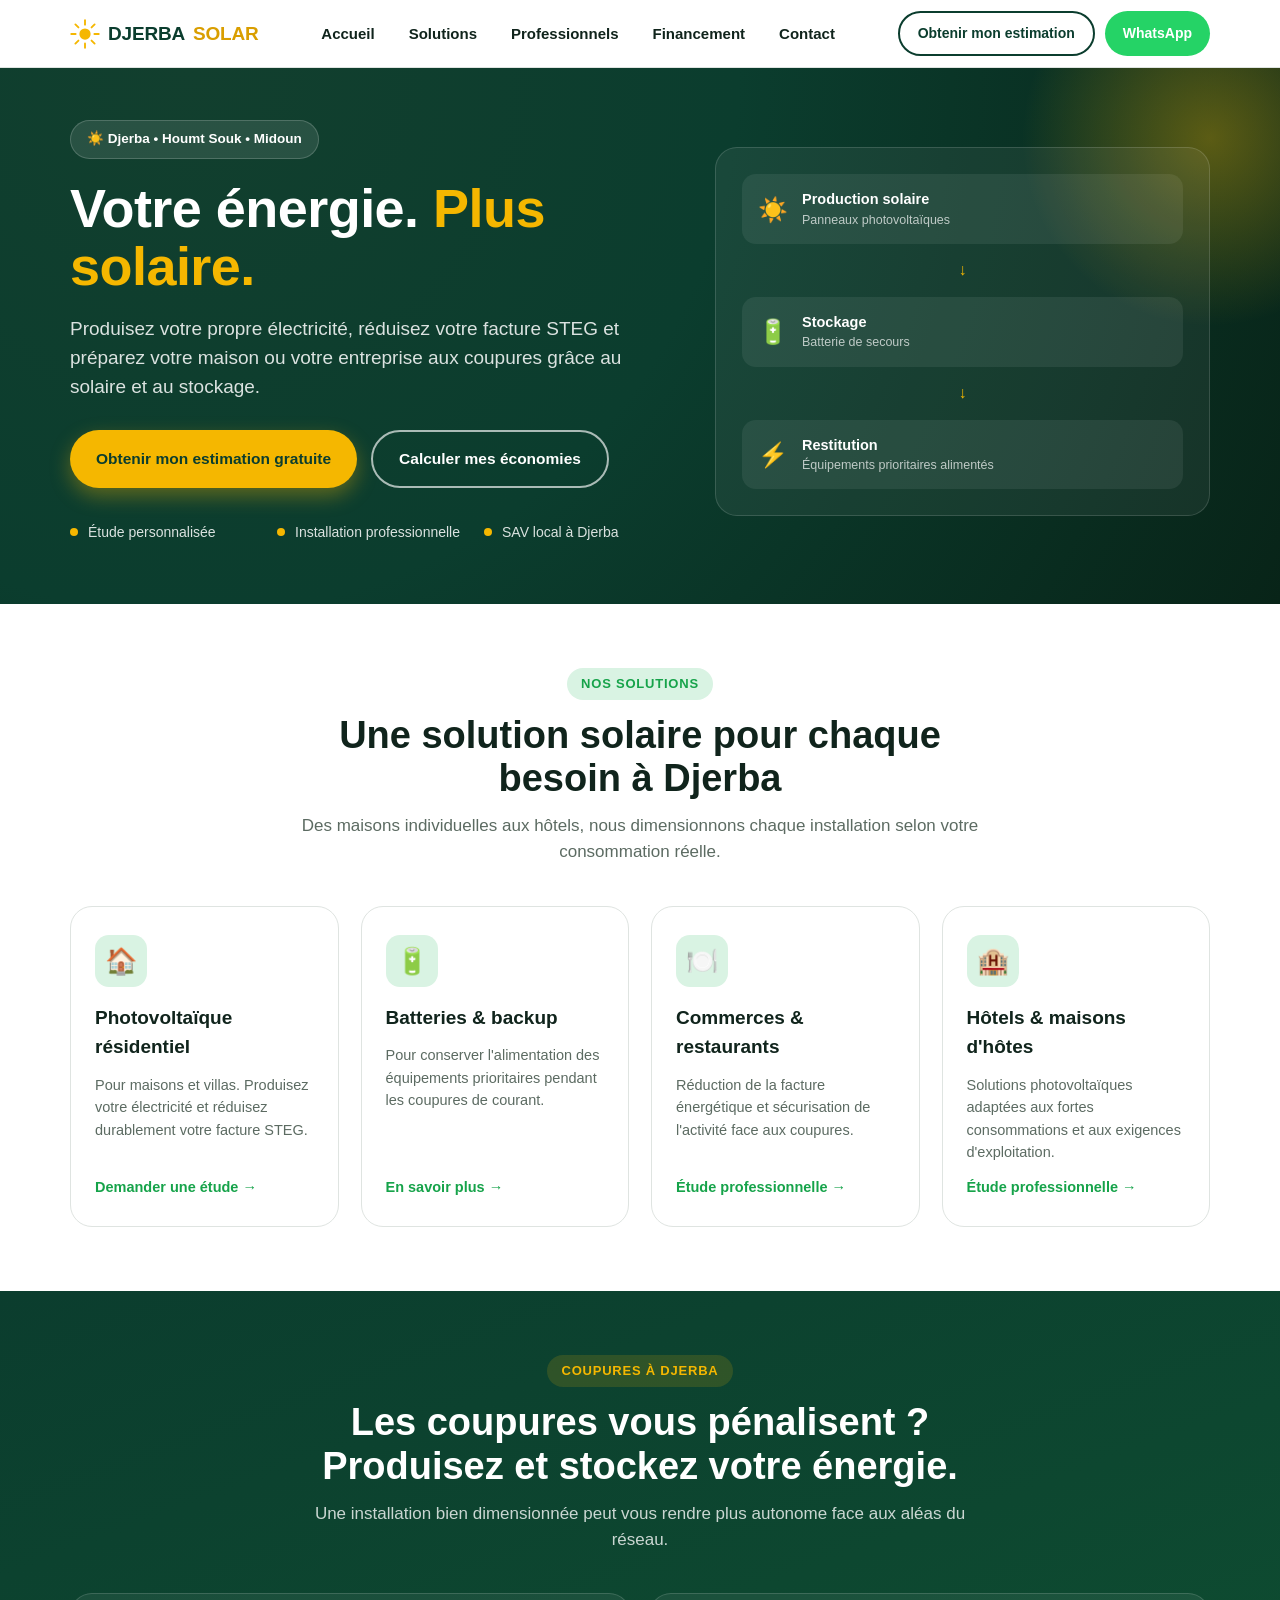
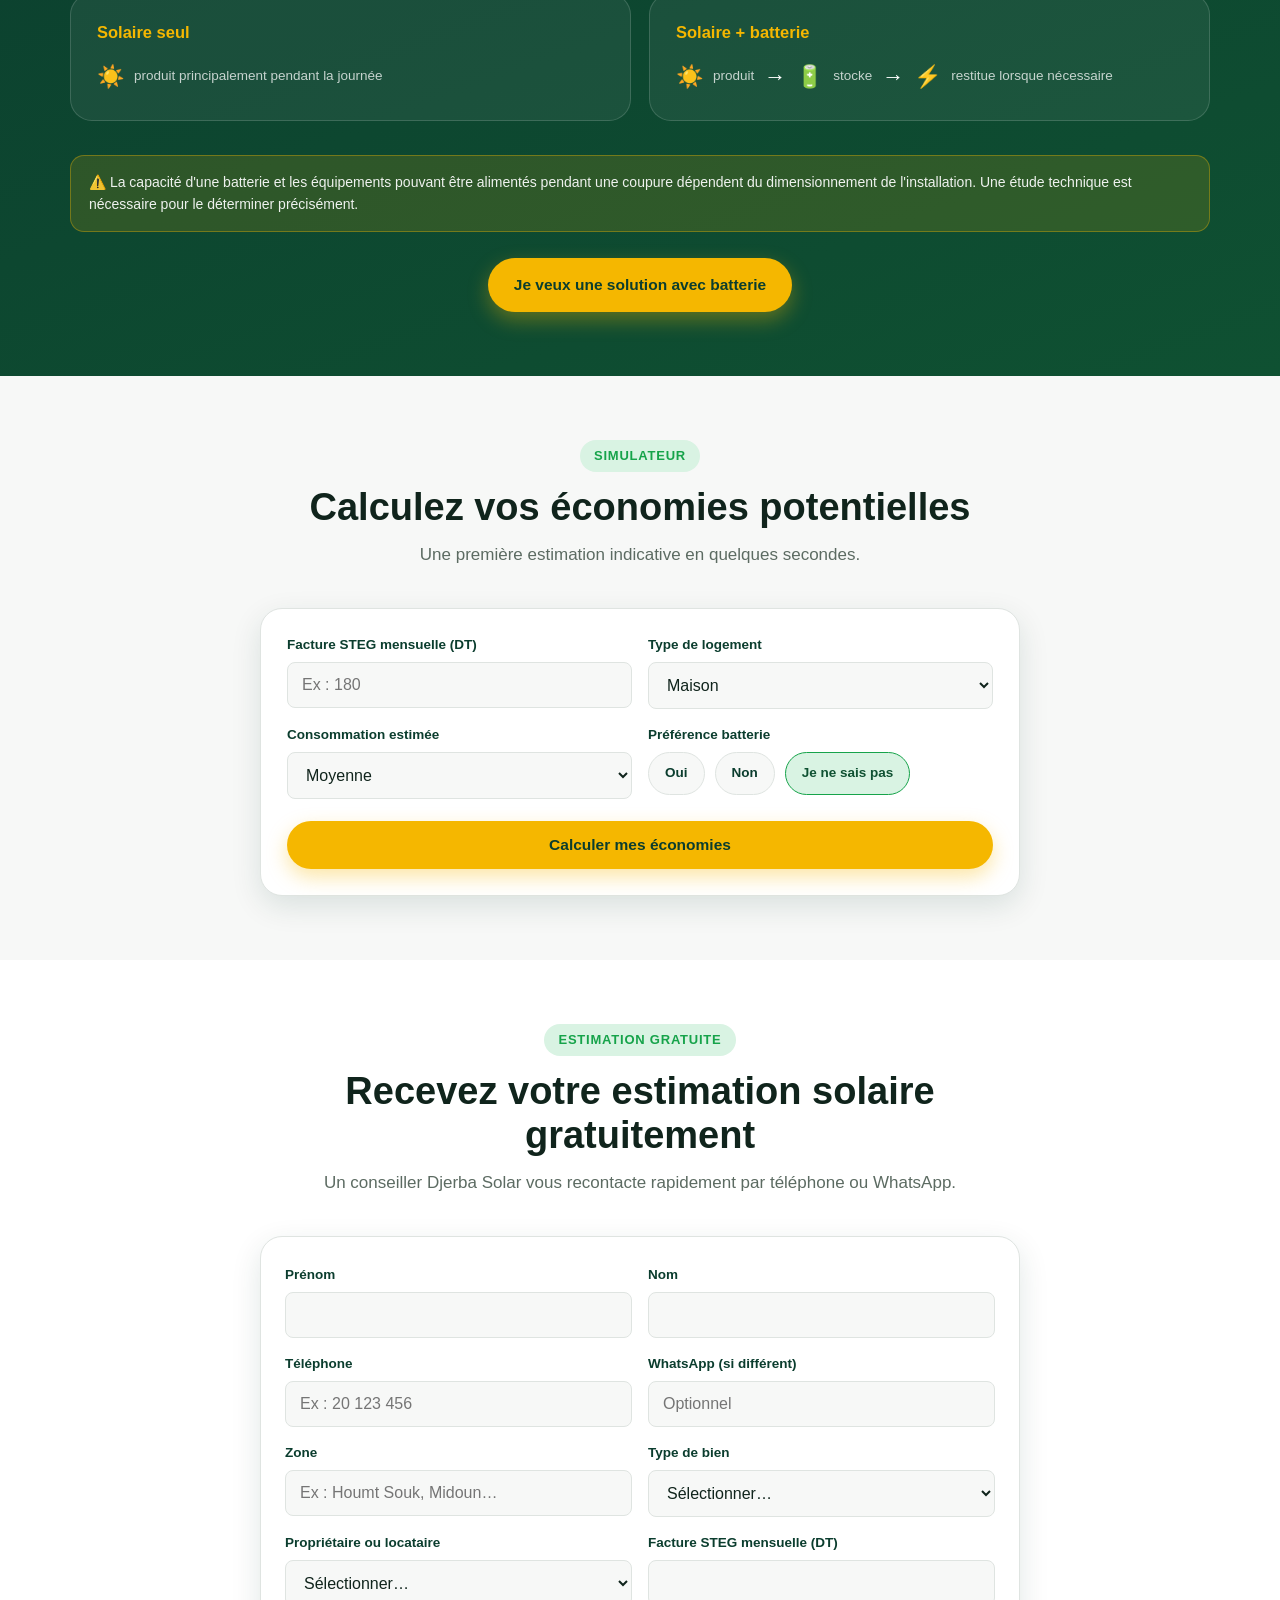
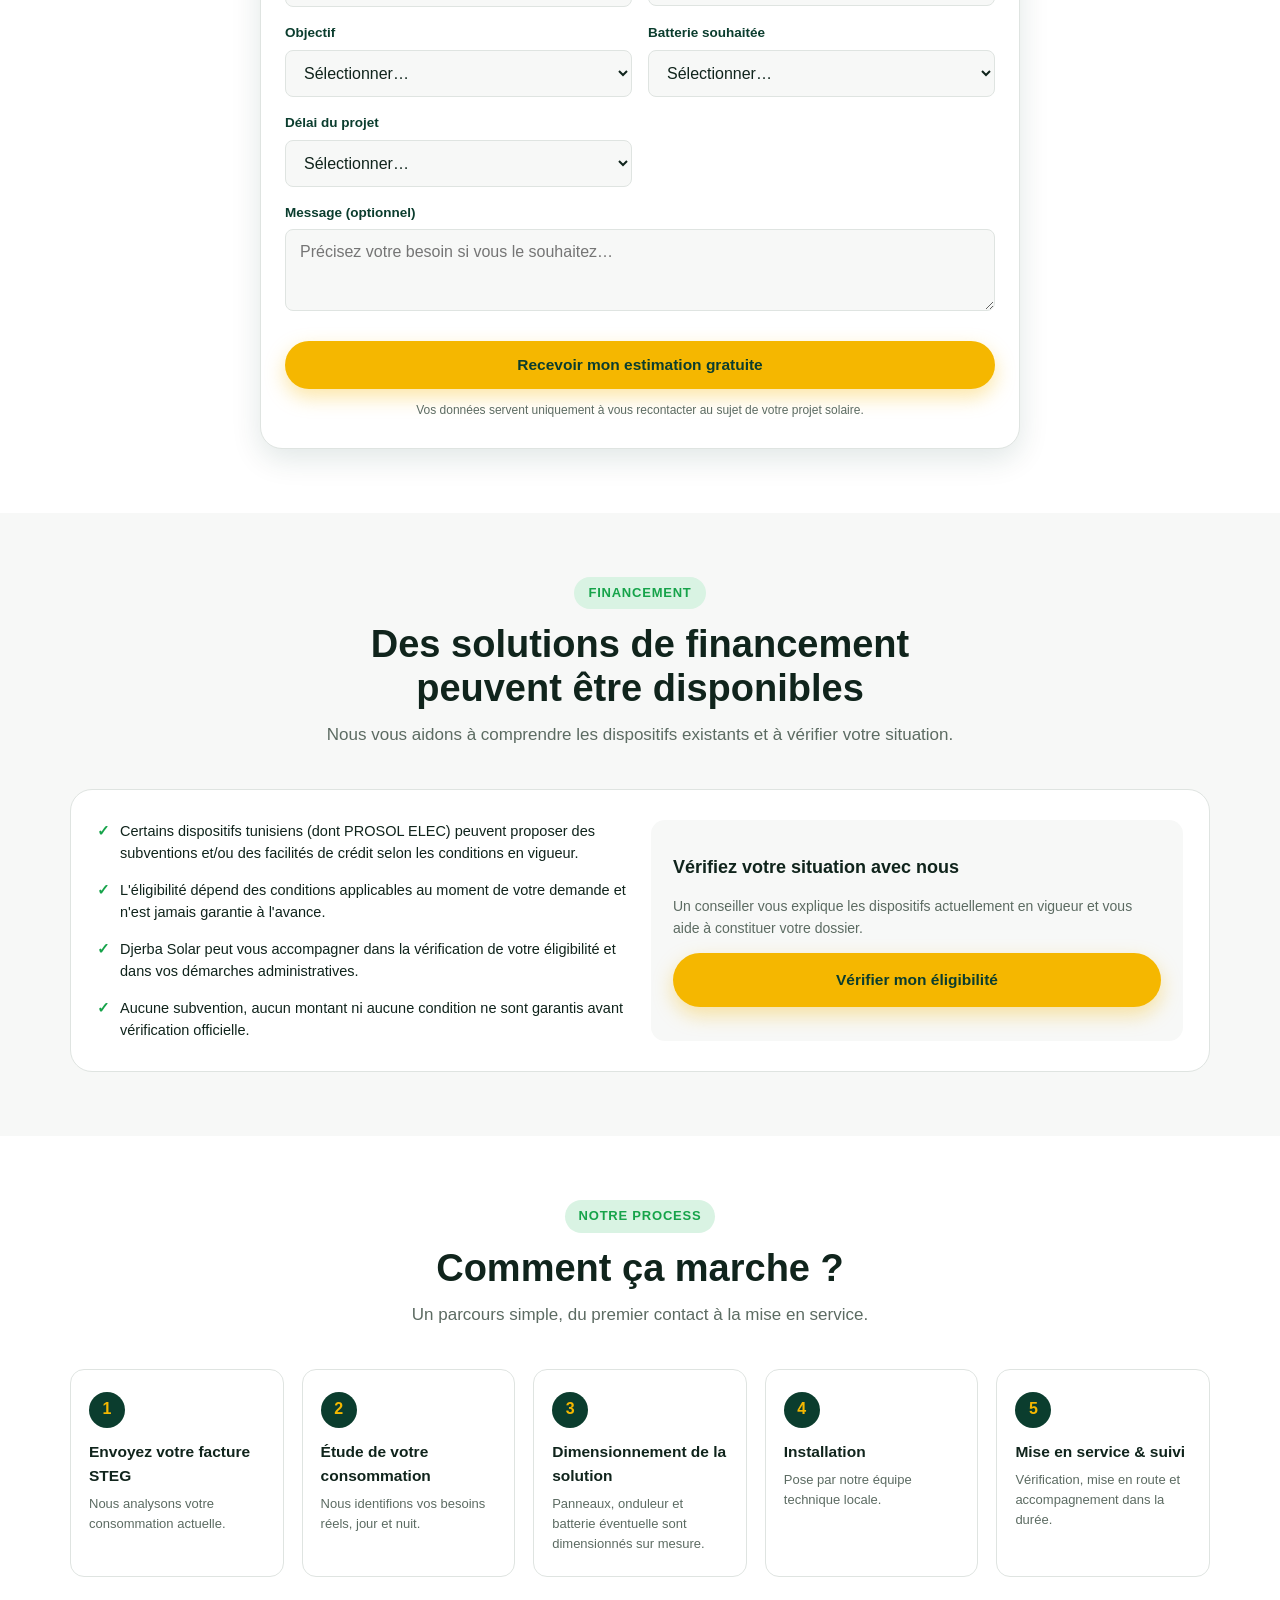
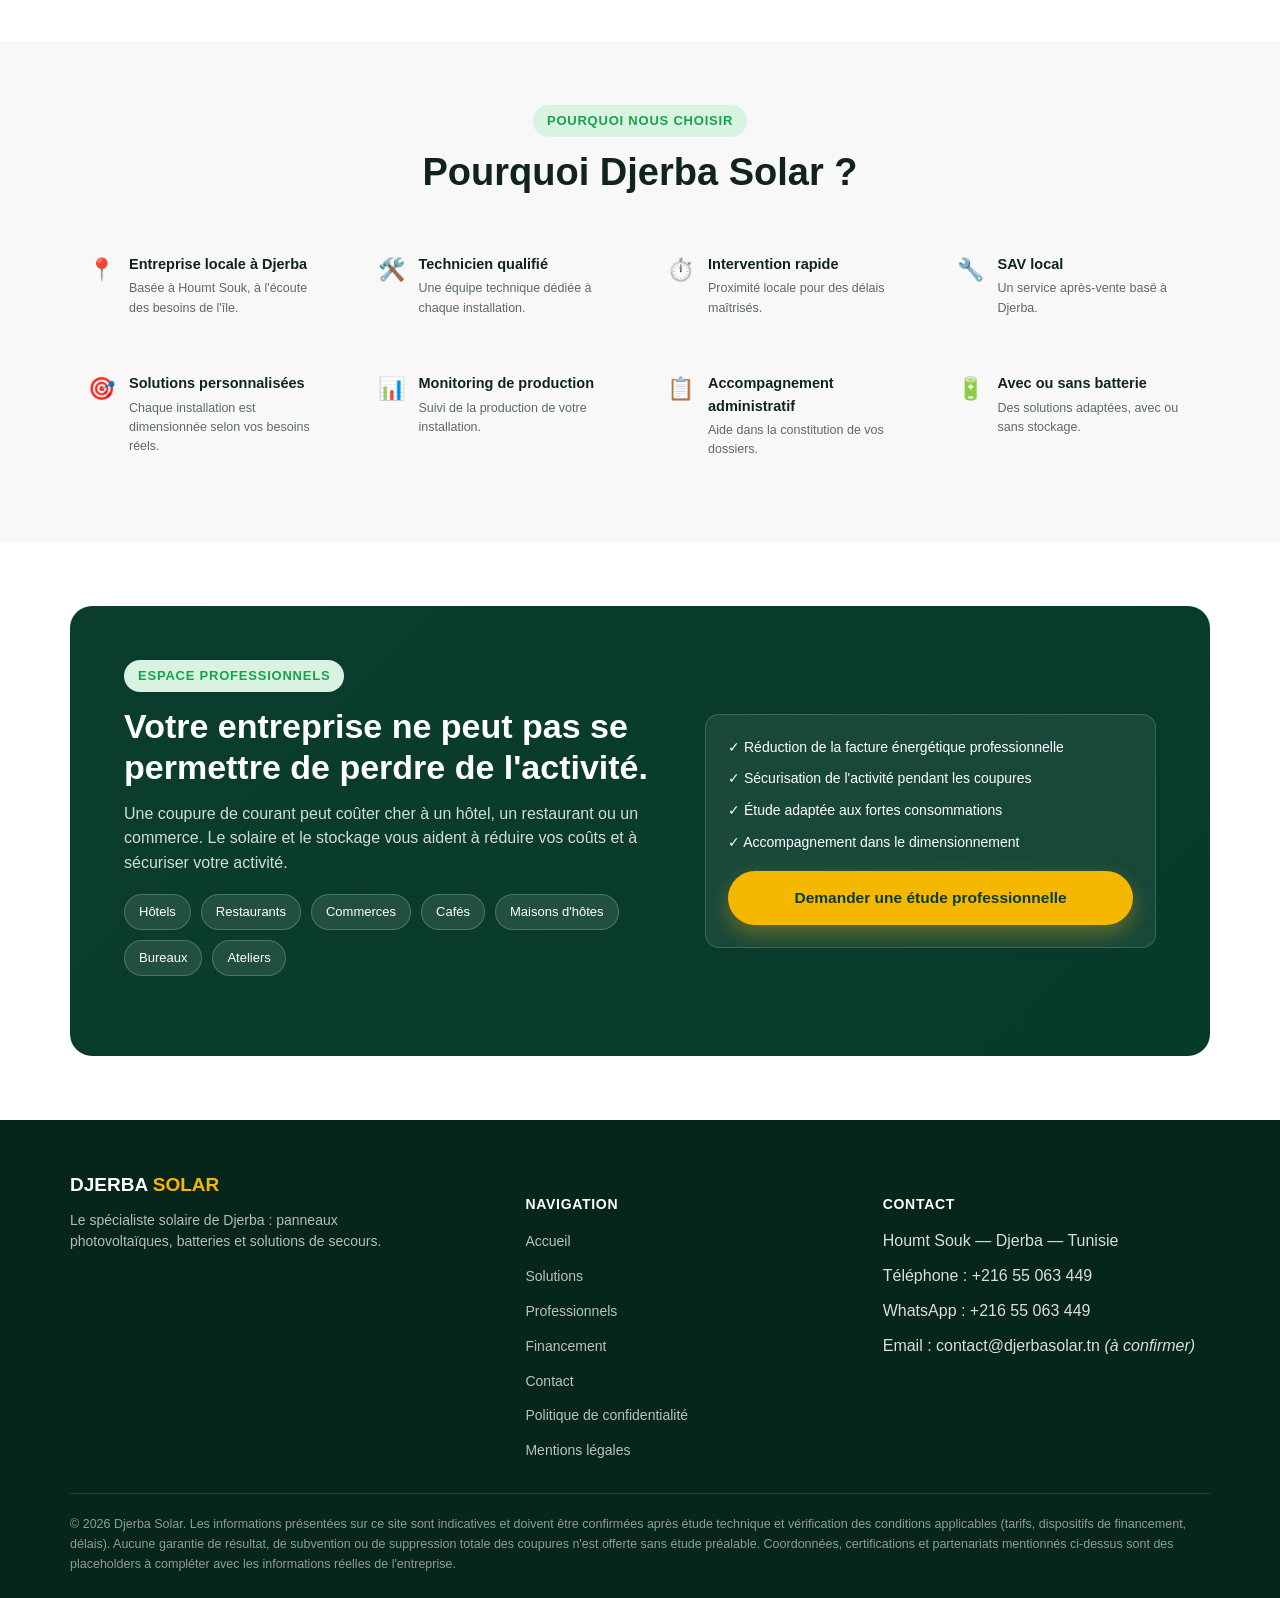
==== commit a00f998a: "Set real WhatsApp/phone number across the site Replaces the 216XXXXXXXX placeholder with the busines" ====
--- a/index.html
+++ b/index.html
@@ -35,7 +35,7 @@
     "addressRegion": "Djerba, Médenine",
     "addressCountry": "TN"
   },
-  "telephone": "+216-XX-XXX-XXX",
+  "telephone": "+216-55-063-449",
   "url": "https://www.djerbasolar.tn/",
   "priceRange": "Sur devis"
 }
@@ -220,6 +220,7 @@
           <div class="field">
             <label for="simMonthlyBill">Facture STEG mensuelle (DT)</label>
             <input type="number" id="simMonthlyBill" name="simMonthlyBill" min="1" step="1" placeholder="Ex : 180" required>
+            <div class="error-msg">Merci d'indiquer le montant de votre facture STEG mensuelle (en DT).</div>
           </div>
           <div class="field">
             <label for="simPropertyType">Type de logement</label>
@@ -560,8 +561,8 @@
         <h5>Contact</h5>
         <ul>
           <li>Houmt Souk — Djerba — Tunisie</li>
-          <li>Téléphone : +216 XX XXX XXX <em>(à confirmer)</em></li>
-          <li>WhatsApp : +216 XX XXX XXX <em>(à confirmer)</em></li>
+          <li>Téléphone : +216 55 063 449</li>
+          <li>WhatsApp : +216 55 063 449</li>
           <li>Email : contact@djerbasolar.tn <em>(à confirmer)</em></li>
         </ul>
       </div>
@@ -578,7 +579,7 @@
 
 <!-- =================== BARRE MOBILE FIXE =================== -->
 <nav class="mobile-bar" aria-label="Actions rapides">
-  <a href="tel:+216XXXXXXXX"><span class="ico">📞</span>Appeler</a>
+  <a href="tel:+21655063449"><span class="ico">📞</span>Appeler</a>
   <a href="#" class="wa" data-wa-cta><span class="ico">💬</span>WhatsApp</a>
   <a href="#contact" class="quote"><span class="ico">☀️</span>Devis gratuit</a>
 </nav>
